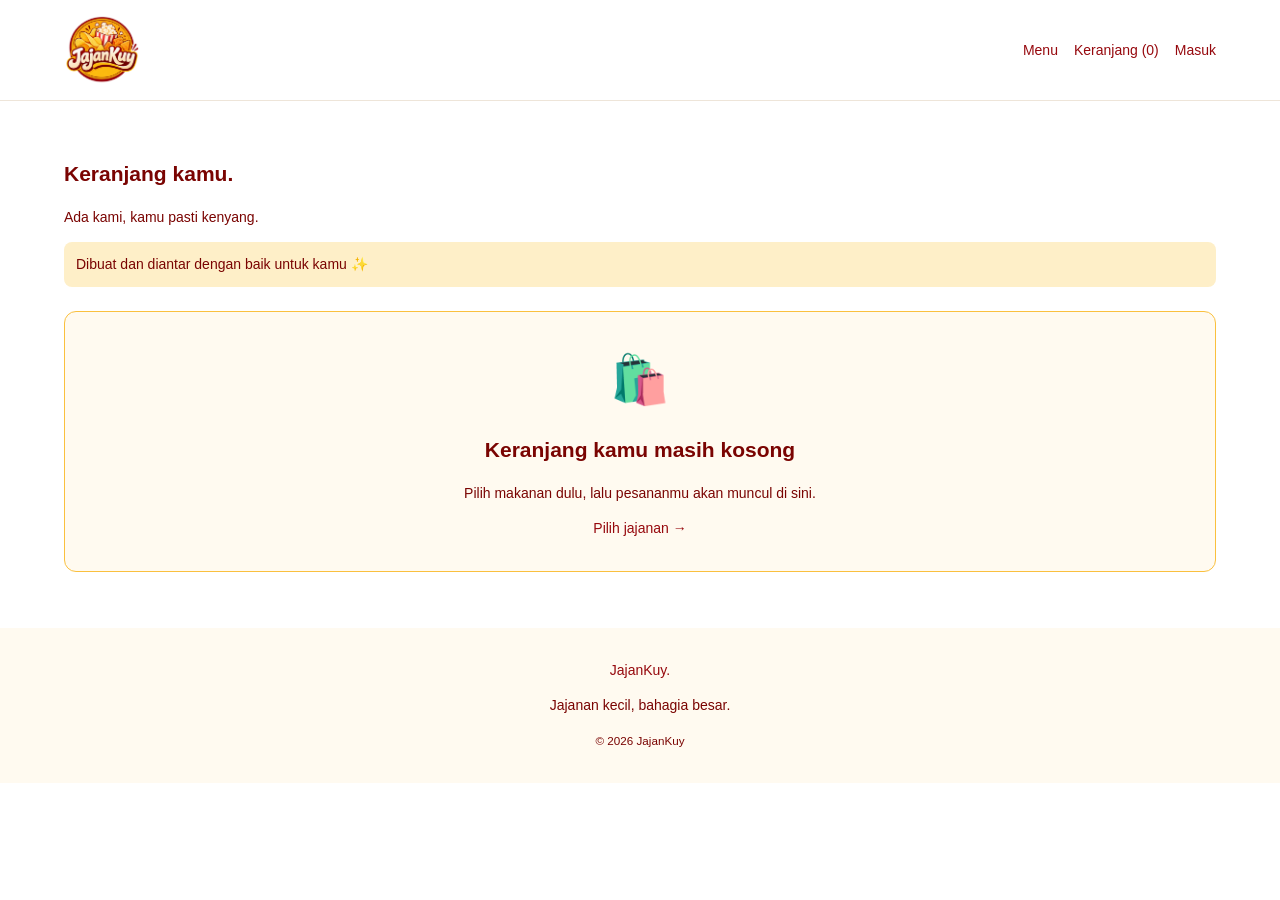
==== Basket Page/basket.html @ 1321bf12 "BasketPage" ====
<!DOCTYPE html>
<html lang="id">
<head>
    <meta charset="UTF-8">
    <meta name="viewport" content="width=device-width, initial-scale=1.0">
    <title>Keranjang Kamu — JajanKuy</title>
    <link rel="stylesheet" href="basket.css">
    <script src="basket.js" defer></script>
</head>
<body >
    <!-- logo dan navigasi -->
    <header class="site-header">
        <div class="container header-inner">
            <a href="basket.html">
                <img class="brand-logo" src="JajanKuy Snack Emblem.png" alt="Keranjang JajanKuy">
            </a>
            <nav>
                <a class="nav-item" href="menu.html">Menu</a>
                <a id="cart-link" class="nav-item active" href="basket.html">Keranjang</a>
                <a class="nav-item" href="#akun" data-account>Masuk</a>
            </nav>
        </div>
    </header>

  
    <!-- Isi keranjang yang bisa gerak oleh basket.js -->
    <main class="container">
        <section id="keranjang">
            <div class="section-heading">
                <div>
                    <h1 id="cart-title">Keranjang kamu.</h1>
                    <p>Ada kami, kamu pasti kenyang.</p>
                </div>
                <p class="heading-badge">Dibuat dan diantar dengan baik untuk kamu ✨</p>
            </div>
            <div id="basket-content" tabindex="-1" aria-live="polite">
                <div class="empty-cart" tabindex="-1">
                    <div class="empty-art" aria-hidden="true">🛍️</div>
                    <h2>Keranjang kamu masih kosong</h2>
                    <p>Yuk, temukan jajanan kamu hari ini.</p>
                    <a href="menu.html">Pilih jajanan →</a>
                </div>
            </div>
            <noscript><p>Aktifkan JavaScript untuk mengelola keranjang.</p></noscript>
        </section>
    </main>

    <!-- Footer dan pesan status -->
    <footer class="site-footer">
        <div class="container">
            <a class="footer-brand" href="basket.html">JajanKuy.</a>
            <p>Jajanan kecil, bahagia besar.</p>
            <small>© 2026 JajanKuy</small>
        </div>
    </footer>
    <p id="notice" class="notice" role="status" hidden></p>
</body>
</html>
---- Basket Page/basket.css ----
/* Selector dasar: tag, class, dan id. Warna ditulis langsung. */
div,
aside,
input,
button {
  box-sizing: border-box;
}

body {
  margin: 0;
  background: white;
  color: #7A0402;
  font: 14px/1.5 Arial, sans-serif;
}

.container {
  width: 90%;
  max-width: 1180px;
  margin: auto;
}

a {
  color: #96080D;
  text-decoration: none;
}

button,
input {
  font: inherit;
  padding: 8px;
  border: 1px solid #E99731;
  border-radius: 6px;
}

button {
  cursor: pointer;
  background: #FDB627;
  color: #7A0402;
}

.header-inner,
nav,
.basket-layout,
.cart-item,
.controls,
dl div,
.total {
  display: flex;
  align-items: center;
  justify-content: space-between;
  flex-wrap: wrap;
  gap: 16px;
}

.brand-logo {
  width: 76px;
  display: block;
}

#keranjang {
  padding: 40px 0 56px;
}

.section-heading,
.cart-item,
.total {
  margin-bottom: 24px;
}

.heading-badge,
.delivery {
  background: #FEEFC8;
  padding: 12px;
  border-radius: 8px;
}

.cart-panel {
  flex: 2 1 420px;
  min-width: 0;
}

.cart-panel,
.summary,
.empty-cart {
  padding: 20px;
  border: 1px solid #FAC03E;
  border-radius: 12px;
}

.summary {
  flex: 1 1 260px;
  min-width: 0;
  background: #fffaf0;
  align-self: flex-start;
}

.empty-cart,
.site-footer {
  padding: 32px 16px;
  text-align: center;
  background: #fffaf0;
}

.empty-art,
.food-art {
  font-size: 48px;
}

.item-info {
  flex: 1 1 140px;
}

.quantity input {
  width: 44px;
}

.checkout {
  width: 100%;
  padding: 14px;
  font-weight: bold;
}

.notice {
  position: fixed;
  bottom: 16px;
  left: 5%;
  right: 5%;
  padding: 16px;
  background: #7A0402;
  color: white;
}

/* Detail tampilan agar tetap ringkas dan mudah dipelajari */
.site-header {
  border-bottom: 1px solid #eee5d9;
  padding: 12px 0;
}

.cart-item {
  border-bottom: 1px solid #eee5d9;
  padding-bottom: 20px;
}

.food-art {
  background: #FEEFC8;
  border-radius: 12px;
  padding: 10px;
}

.item-info p,
.summary-note,
.promo-hint {
  color: #86766d;
  font-size: 12px;
}

.panel-heading,
.total {
  font-weight: bold;
}

.cart-footer,
.item-actions {
  text-align: right;
}
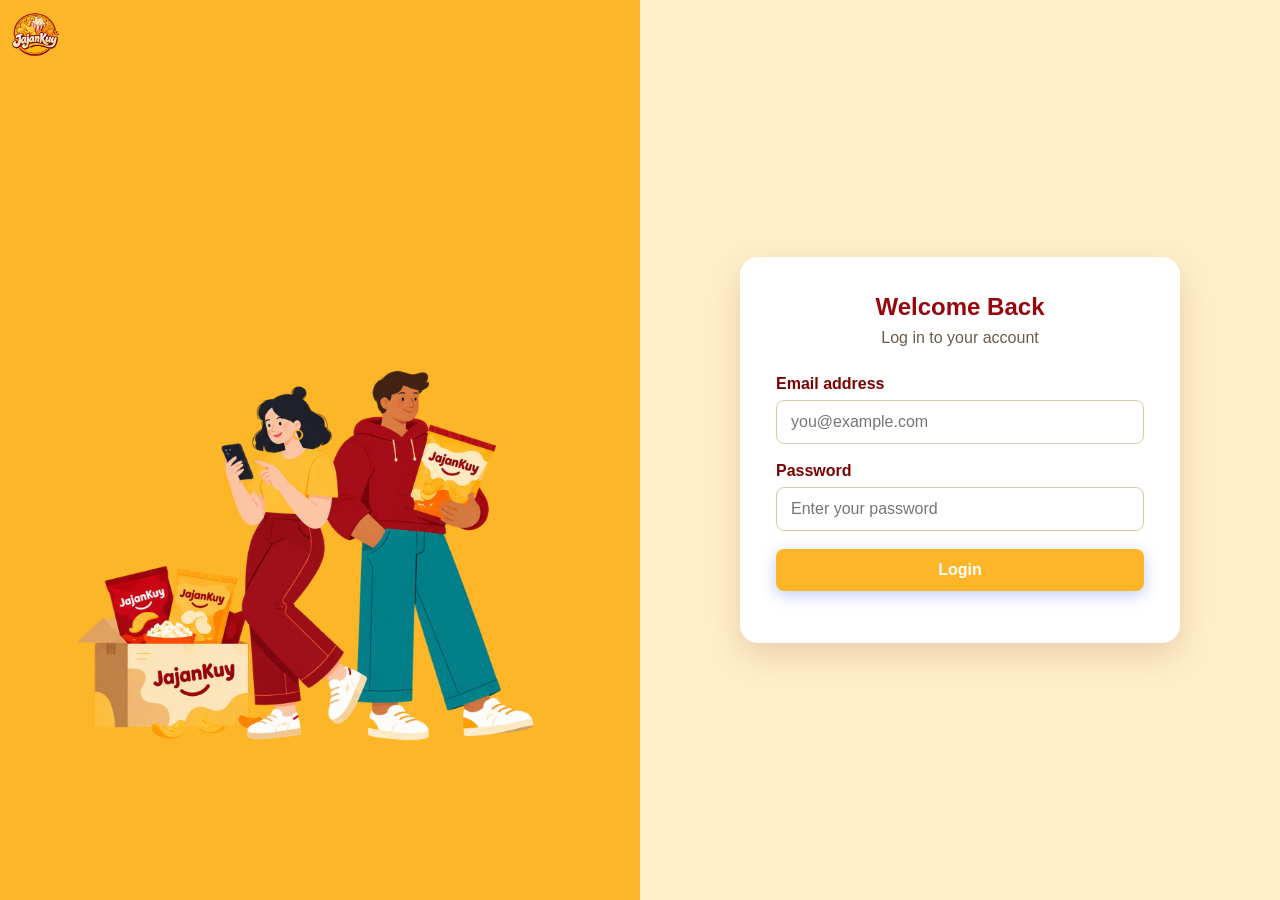
==== commit ad8c8339: "Hasil Akhir(Penggabungan Fungsi Page)" ====
--- a/Basket Page/basket.html
+++ b/Basket Page/basket.html
@@ -5,25 +5,25 @@
     <meta name="viewport" content="width=device-width, initial-scale=1.0">
     <title>Keranjang Kamu — JajanKuy</title>
     <link rel="stylesheet" href="basket.css">
-    <script src="basket.js" defer></script>
+    <script src="../index.js" defer></script>
 </head>
 <body >
     <!-- logo dan navigasi -->
     <header class="site-header">
         <div class="container header-inner">
-            <a href="basket.html">
-                <img class="brand-logo" src="JajanKuy Snack Emblem.png" alt="Keranjang JajanKuy">
+            <a href="basket-filled.html">
+                <img class="brand-logo" src="../asset/JajanKuy_Snack_Emblem.png" alt="Keranjang JajanKuy">
             </a>
             <nav>
-                <a class="nav-item" href="menu.html">Menu</a>
-                <a id="cart-link" class="nav-item active" href="basket.html">Keranjang</a>
-                <a class="nav-item" href="#akun" data-account>Masuk</a>
+                <a class="nav-item" href="../index.html">Menu</a>
+                <a id="cart-link" class="nav-item active" href="basket-filled.html">Keranjang</a>
+                <a class="nav-item" href="../loginpage/login.html">Masuk</a>
             </nav>
         </div>
     </header>
 
   
-    <!-- Isi keranjang yang bisa gerak oleh basket.js -->
+    <!-- Isi keranjang yang bisa gerak oleh index.js -->
     <main class="container">
         <section id="keranjang">
             <div class="section-heading">
@@ -38,7 +38,7 @@
                     <div class="empty-art" aria-hidden="true">🛍️</div>
                     <h2>Keranjang kamu masih kosong</h2>
                     <p>Yuk, temukan jajanan kamu hari ini.</p>
-                    <a href="menu.html">Pilih jajanan →</a>
+                    <a href="../index.html">Pilih jajanan →</a>
                 </div>
             </div>
             <noscript><p>Aktifkan JavaScript untuk mengelola keranjang.</p></noscript>
@@ -48,7 +48,7 @@
     <!-- Footer dan pesan status -->
     <footer class="site-footer">
         <div class="container">
-            <a class="footer-brand" href="basket.html">JajanKuy.</a>
+            <a class="footer-brand" href="basket-filled.html">JajanKuy.</a>
             <p>Jajanan kecil, bahagia besar.</p>
             <small>© 2026 JajanKuy</small>
         </div>
--- a/Basket Page/basket.css
+++ b/Basket Page/basket.css
@@ -88,10 +88,18 @@
 }
 
 .summary {
-  flex: 1 1 260px;
+  flex: none;
   min-width: 0;
   background: #fffaf0;
   align-self: flex-start;
+}
+
+.summary-column {
+  flex: 1 1 260px;
+  min-width: 0;
+  display: flex;
+  flex-direction: column;
+  gap: 12px;
 }
 
 .empty-cart,
@@ -115,9 +123,31 @@
 }
 
 .checkout {
+  display: block;
+  box-sizing: border-box;
   width: 100%;
-  padding: 14px;
+  min-height: 48px;
+  padding: 13px 18px;
+  border: 1px solid #E99731;
+  border-radius: 8px;
+  background: #FDB627;
+  color: #7A0402;
   font-weight: bold;
+  text-align: center;
+  line-height: 20px;
+  box-shadow: 0 2px 4px #7A04021a;
+  transition: background-color 0.2s ease, box-shadow 0.2s ease, transform 0.2s ease;
+}
+
+.checkout:hover {
+  background: #F4A900;
+  box-shadow: 0 4px 8px #7A040226;
+  transform: translateY(-1px);
+}
+
+.checkout:focus-visible {
+  outline: 3px solid #7A0402;
+  outline-offset: 3px;
 }
 
 .notice {
@@ -141,6 +171,96 @@
   padding-bottom: 20px;
 }
 
+/* Finishing touches for the live cart layout */
+.basket-layout {
+  align-items: flex-start;
+  gap: 24px;
+}
+
+.cart-panel,
+.summary {
+  background: #fff;
+  box-shadow: 0 8px 24px #7a04020b;
+}
+
+.summary-column .summary {
+  width: 100%;
+}
+
+.cart-panel>.cart-item {
+  justify-content: flex-start;
+  gap: 18px;
+  padding: 18px 0;
+  margin: 0;
+}
+
+.cart-item>img {
+  width: 88px;
+  height: 76px;
+  object-fit: cover;
+  border-radius: 10px;
+  background: #fff4d9;
+}
+
+.item-actions {
+  display: grid;
+  gap: 10px;
+  text-align: right;
+}
+
+.summary h2,
+.cart-panel h2 {
+  margin-top: 0;
+}
+
+.summary dl {
+  margin: 18px 0;
+}
+
+.summary .total {
+  margin: 0;
+  padding-top: 14px;
+  border-top: 1px solid #f0e6d7;
+}
+
+.cart-panel [data-kosongkan] {
+  margin-top: 8px;
+}
+
+@media (max-width: 700px) {
+  #keranjang {
+    padding: 24px 0 36px;
+  }
+
+  .basket-layout {
+    gap: 16px;
+  }
+
+  .cart-panel,
+  .summary {
+    padding: 16px;
+  }
+
+  .cart-panel>.cart-item {
+    align-items: flex-start;
+    gap: 12px;
+  }
+
+  .cart-item>img {
+    width: 68px;
+    height: 68px;
+  }
+
+  .item-actions {
+    width: 100%;
+    text-align: left;
+  }
+
+  .checkout {
+    min-height: 46px;
+  }
+}
+
 .food-art {
   background: #FEEFC8;
   border-radius: 12px;
@@ -163,3 +283,7 @@
 .item-actions {
   text-align: right;
 }
+
+.header-divider {
+  margin: 0 12px
+}
